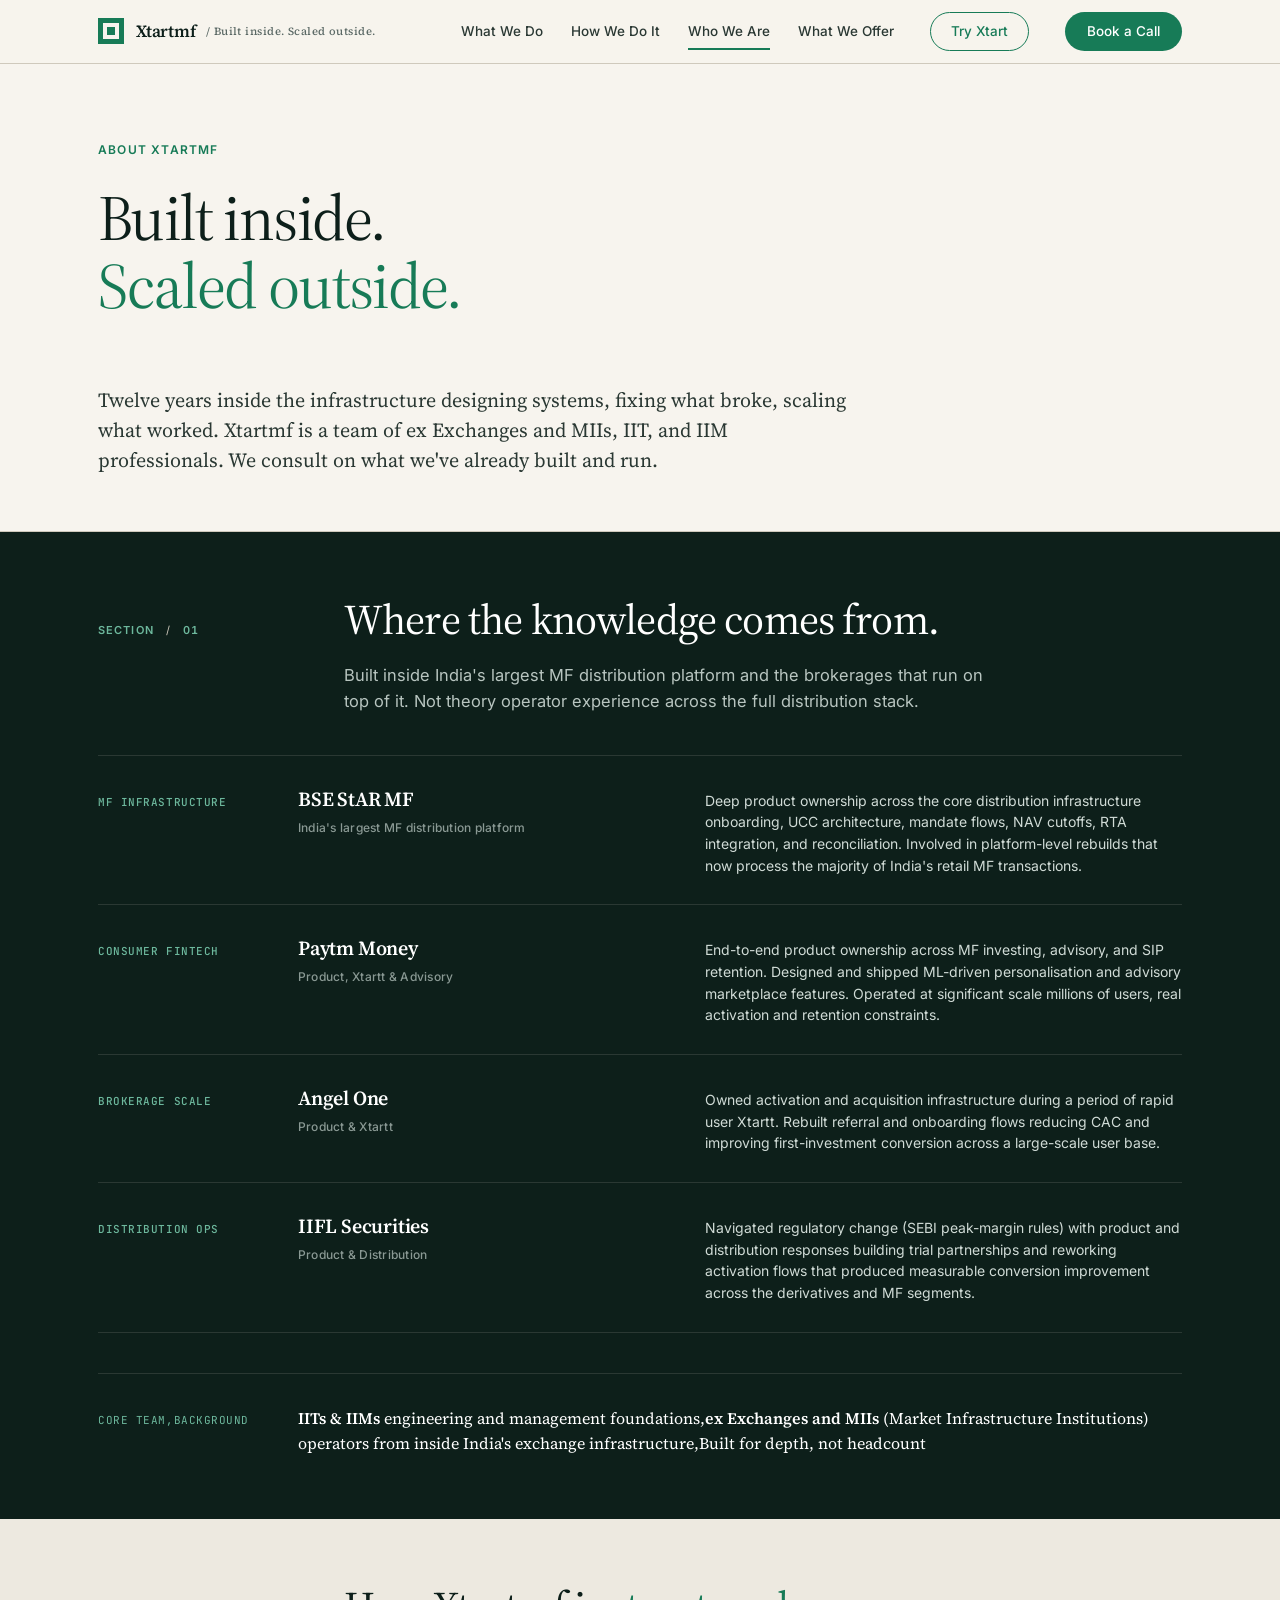
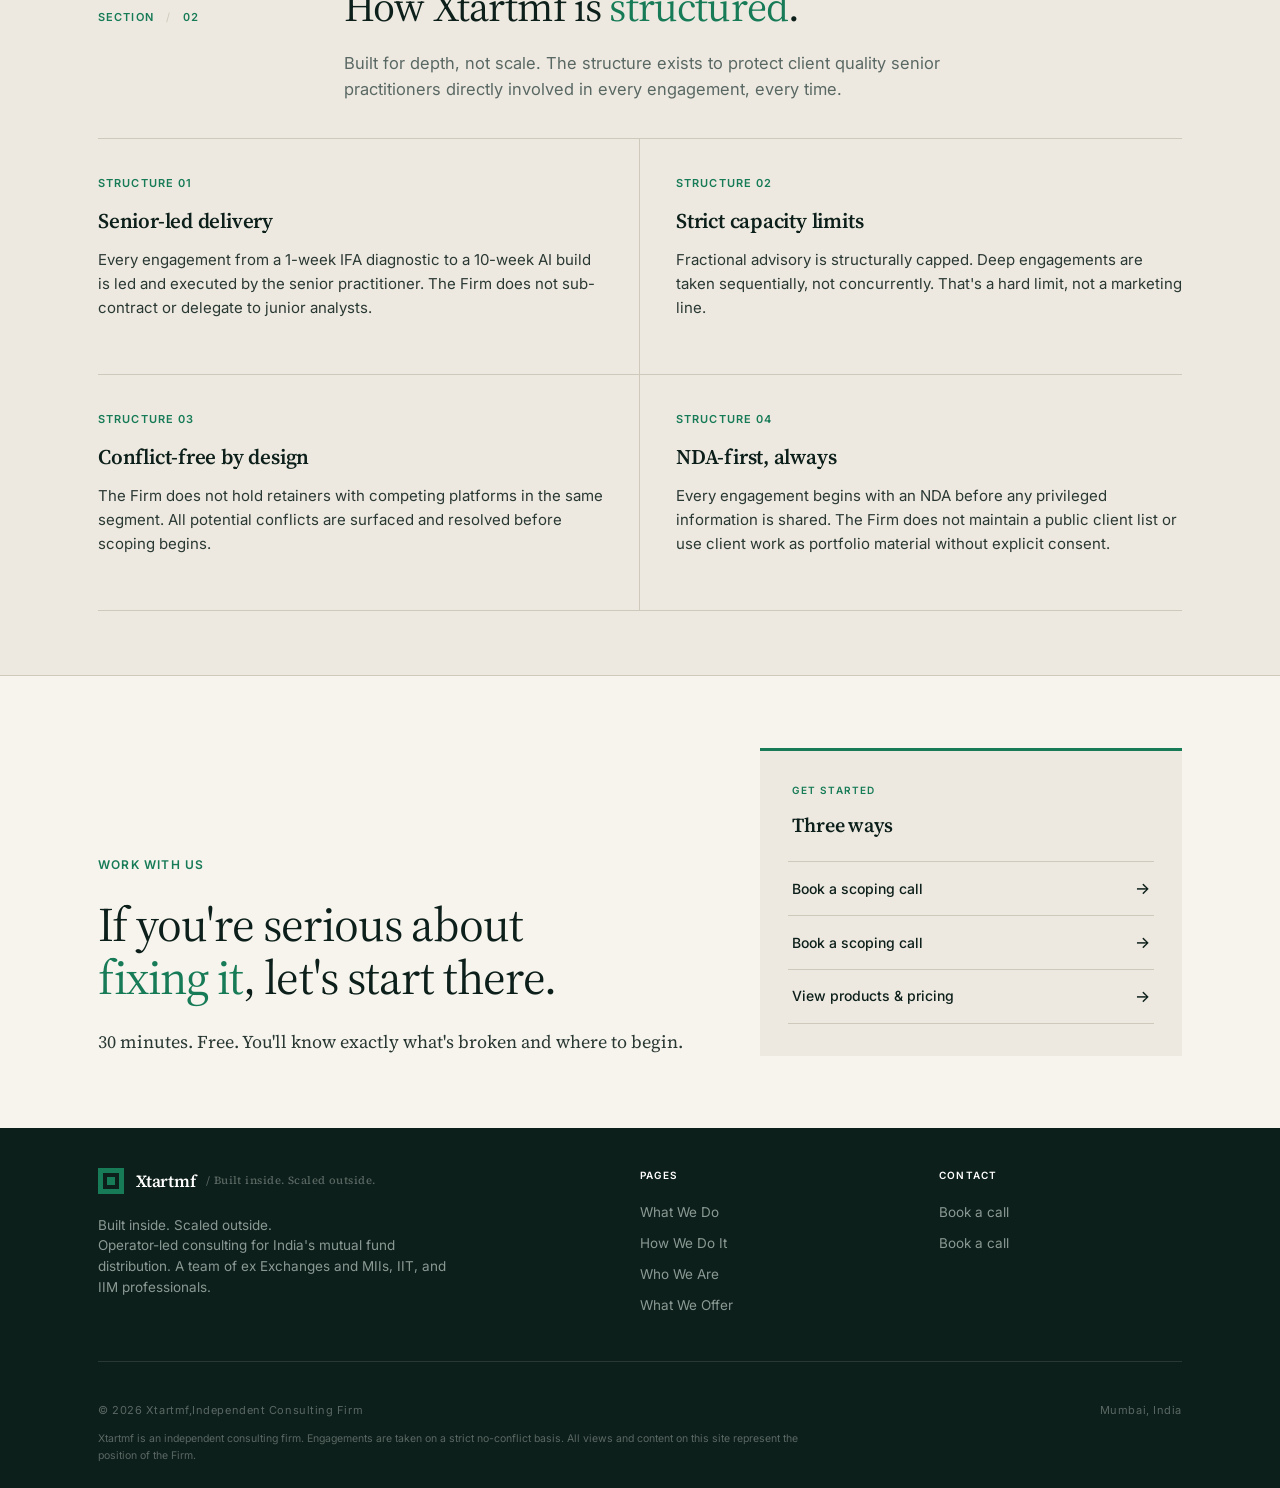
==== about.html @ 31a03ed4 "Initial commit — XtARmf static site" ====
<!DOCTYPE html>
<html lang="en">
<head>
<meta charset="UTF-8">
<meta name="viewport" content="width=device-width,initial-scale=1.0">
<meta name="description" content="Xtartmf    Who We Are. ex Exchanges and MIIs, IIT, IIMs. Team of operators who built India's largest MF platform, now consulting.">
<title>Xtartmf,Who We Are</title>
<link rel="stylesheet" href="style.css">
</head>
<body id="top">
<a class="skip-link" href="#main">Skip to main content</a>

<header class="topbar" id="topbar">
  <div class="container topbar-inner">
    <a href="index.html" class="brand">
      <span class="brand-mark" aria-hidden="true"></span>
      <span>Xtartmf</span>
      <span class="brand-tag">/ Built inside. Scaled outside.</span>
    </a>
    <button class="menu-toggle" id="menuToggle" aria-label="Toggle menu" aria-expanded="false" aria-controls="topnav">
      <svg viewBox="0 0 24 24" fill="none" stroke="currentColor" stroke-width="2" stroke-linecap="round" aria-hidden="true"><line x1="3" y1="6" x2="21" y2="6"/><line x1="3" y1="12" x2="21" y2="12"/><line x1="3" y1="18" x2="21" y2="18"/></svg>
    </button>
    <nav class="topnav" id="topnav" aria-label="Primary">
      <a href="index.html">What We Do</a>
      <a href="process.html">How We Do It</a>
      <a href="about.html" class="is-active">Who We Are</a>
      <a href="solutions.html">What We Offer</a>
      <a href="xstart.html" class="topnav-secondary">Try Xtart</a>
      <a href="javascript:void(0)" data-cal-link="anubhav-chaturvedi-uzytoo/30min" data-cal-namespace="30min" data-cal-config='{"layout":"month_view"}' class="topnav-cta">Book a Call</a>
    </nav>
  </div>
</header>

<main id="main">

<!-- HERO -->
<section class="hero" aria-label="About the Firm">
  <div class="container">
    <div class="hero-grid">
      <div>
        <div class="kicker">About Xtartmf</div>
        <h1>Built inside. <span class="accent">Scaled outside.</span></h1>
      </div>
    </div>
    <p class="hero-summary">
      Twelve years inside the infrastructure    designing systems, fixing what broke, scaling what worked. Xtartmf is a team of ex Exchanges and MIIs, IIT, and IIM professionals. We consult on what we've already built and run.
    </p>
  </div>
</section>


<!-- OPERATOR CREDENTIALS (dark section) -->
<section class="section--dark" id="credentials" aria-labelledby="cred-h">
  <div class="container">
    <div class="section-head">
      <div class="section-num">SECTION <span class="slash">/</span> 01</div>
      <div>
        <h2 id="cred-h">Where the knowledge comes from.</h2>
        <p class="section-lede">Built inside India's largest MF distribution platform and the brokerages that run on top of it. Not theory    operator experience across the full distribution stack.</p>
      </div>
    </div>

    <div class="timeline">
      <div class="timeline-row">
        <div><div class="tl-period">MF INFRASTRUCTURE</div></div>
        <div>
          <div class="tl-firm">BSE StAR MF</div>
          <div class="tl-role">India's largest MF distribution platform</div>
        </div>
        <div class="tl-impact">
          Deep product ownership across the core distribution infrastructure    onboarding, UCC architecture, mandate flows, NAV cutoffs, RTA integration, and reconciliation. Involved in platform-level rebuilds that now process the majority of India's retail MF transactions.
        </div>
      </div>
      <div class="timeline-row">
        <div><div class="tl-period">CONSUMER FINTECH</div></div>
        <div>
          <div class="tl-firm">Paytm Money</div>
          <div class="tl-role">Product, Xtartt &amp; Advisory</div>
        </div>
        <div class="tl-impact">
          End-to-end product ownership across MF investing, advisory, and SIP retention. Designed and shipped ML-driven personalisation and advisory marketplace features. Operated at significant scale    millions of users, real activation and retention constraints.
        </div>
      </div>
      <div class="timeline-row">
        <div><div class="tl-period">BROKERAGE SCALE</div></div>
        <div>
          <div class="tl-firm">Angel One</div>
          <div class="tl-role">Product &amp;  Xtartt</div>
        </div>
        <div class="tl-impact">
          Owned activation and acquisition infrastructure during a period of rapid user  Xtartt. Rebuilt referral and onboarding flows    reducing CAC and improving first-investment conversion across a large-scale user base.
        </div>
      </div>
      <div class="timeline-row">
        <div><div class="tl-period">DISTRIBUTION OPS</div></div>
        <div>
          <div class="tl-firm">IIFL Securities</div>
          <div class="tl-role">Product &amp; Distribution</div>
        </div>
        <div class="tl-impact">
          Navigated regulatory change (SEBI peak-margin rules) with product and distribution responses    building trial partnerships and reworking activation flows that produced measurable conversion improvement across the derivatives and MF segments.
        </div>
      </div>
    </div>

    <div class="edu-strip">
      <div class="edu-label">CORE TEAM,BACKGROUND</div>
      <div class="edu-content">
        <strong>IITs &amp; IIMs</strong>    engineering and management foundations,<strong>ex Exchanges and MIIs</strong> (Market Infrastructure Institutions)    operators from inside India's exchange infrastructure,Built for depth, not headcount
      </div>
    </div>
  </div>
</section>

<!-- HOW THE FIRM IS STRUCTURED (SECTION 02) -->
<section class="section--soft" aria-labelledby="str-h">
  <div class="container">
    <div class="section-head">
      <div class="section-num">SECTION <span class="slash">/</span> 02</div>
      <div>
        <h2 id="str-h">How Xtartmf is <span class="accent">structured</span>.</h2>
        <p class="section-lede">Built for depth, not scale. The structure exists to protect client quality    senior practitioners directly involved in every engagement, every time.</p>
      </div>
    </div>
    <div class="practices">
      <article class="practice">
        <div class="practice-num">STRUCTURE 01</div>
        <h3>Senior-led delivery</h3>
        <p>Every engagement    from a 1-week IFA diagnostic to a 10-week AI build    is led and executed by the senior practitioner. The Firm does not sub-contract or delegate to junior analysts.</p>
      </article>
      <article class="practice">
        <div class="practice-num">STRUCTURE 02</div>
        <h3>Strict capacity limits</h3>
        <p>Fractional advisory is structurally capped. Deep engagements are taken sequentially, not concurrently. That's a hard limit, not a marketing line.</p>
      </article>
      <article class="practice">
        <div class="practice-num">STRUCTURE 03</div>
        <h3>Conflict-free by design</h3>
        <p>The Firm does not hold retainers with competing platforms in the same segment. All potential conflicts are surfaced and resolved before scoping begins.</p>
      </article>
      <article class="practice">
        <div class="practice-num">STRUCTURE 04</div>
        <h3>NDA-first, always</h3>
        <p>Every engagement begins with an NDA before any privileged information is shared. The Firm does not maintain a public client list or use client work as portfolio material without explicit consent.</p>
      </article>
    </div>
  </div>
</section>

<!-- CTA -->
<section class="cta-section section--last" aria-labelledby="cta-h">
  <div class="container">
    <div class="cta-grid">
      <div>
        <div class="kicker">Work with us</div>
        <h2 id="cta-h">If you're serious about <span class="accent">fixing it</span>, let's start there.</h2>
        <p class="lede">30 minutes. Free. You'll know exactly what's broken and where to begin.</p>
      </div>
      <div class="cta-card">
        <div class="label">Get started</div>
        <h4>Three ways</h4>
        <a href="javascript:void(0)" data-cal-link="anubhav-chaturvedi-uzytoo/30min" data-cal-namespace="30min" data-cal-config='{"layout":"month_view"}' class="cta-link"><span>Book a scoping call</span><span class="arrow" aria-hidden="true">→</span></a>
        <a href="javascript:void(0)" data-cal-link="anubhav-chaturvedi-uzytoo/30min" data-cal-namespace="30min" data-cal-config='{"layout":"month_view"}' class="cta-link"><span>Book a scoping call</span><span class="arrow" aria-hidden="true">→</span></a>
        <a href="solutions.html" class="cta-link"><span>View products &amp; pricing</span><span class="arrow" aria-hidden="true">→</span></a>
      </div>
    </div>
  </div>
</section>

</main>

<footer>
  <div class="container">
    <div class="footer-grid">
      <div>
        <a href="index.html" class="brand"><span class="brand-mark" aria-hidden="true"></span><span>Xtartmf</span><span class="brand-tag">/ Built inside. Scaled outside.</span></a>
        <p class="footer-tag">Built inside. Scaled outside.<br>Operator-led consulting for India's mutual fund distribution. A team of ex Exchanges and MIIs, IIT, and IIM professionals.</p>
      </div>
      <div class="footer-col">
        <div class="footer-col-label">Pages</div>
        <a href="index.html">What We Do</a>
        <a href="process.html">How We Do It</a>
        <a href="about.html">Who We Are</a>
        <a href="solutions.html">What We Offer</a>
      </div>
      <div class="footer-col">
        <div class="footer-col-label">Contact</div>
        <a href="javascript:void(0)" data-cal-link="anubhav-chaturvedi-uzytoo/30min" data-cal-namespace="30min" data-cal-config='{"layout":"month_view"}'>Book a call</a>
        <a href="javascript:void(0)" data-cal-link="anubhav-chaturvedi-uzytoo/30min" data-cal-namespace="30min" data-cal-config='{"layout":"month_view"}'>Book a call</a>
      </div>
    </div>
    <div class="footer-bottom">
      <span>© <span id="year">2026</span> Xtartmf,Independent Consulting Firm</span>
      <span>Mumbai, India</span>
    </div>
    <p class="footer-disclaimer">Xtartmf is an independent consulting firm. Engagements are taken on a strict no-conflict basis. All views and content on this site represent the position of the Firm.</p>
  </div>
</footer>
<script>
(function(){
  document.getElementById('year').textContent=new Date().getFullYear();
  var tb=document.getElementById('topbar'),ls=false;
  function sc(){var s=window.scrollY>8;if(s!==ls){tb.classList.toggle('is-scrolled',s);ls=s;}}
  window.addEventListener('scroll',sc,{passive:true});sc();
  var tog=document.getElementById('menuToggle'),nav=document.getElementById('topnav');
  if(tog&&nav){tog.addEventListener('click',function(){var o=nav.classList.toggle('is-open');tog.setAttribute('aria-expanded',o);});nav.querySelectorAll('a').forEach(function(l){l.addEventListener('click',function(){nav.classList.remove('is-open');tog.setAttribute('aria-expanded','false');});});}
})();
</script>
<script type="text/javascript">(function(C,A,L){let p=function(a,ar){a.q.push(ar);};let d=C.document;C.Cal=C.Cal||function(){let cal=C.Cal;let ar=arguments;if(!cal.loaded){cal.ns={};cal.q=cal.q||[];d.head.appendChild(d.createElement("script")).src=A;cal.loaded=true;}if(ar[0]===L){const api=function(){p(api,arguments);};const namespace=ar[1];api.q=api.q||[];if(typeof namespace==="string"){cal.ns[namespace]=cal.ns[namespace]||api;p(cal.ns[namespace],ar);p(cal,["initNamespace",namespace]);}else p(cal,ar);return;}p(cal,ar);};})(window,"https://app.cal.com/embed/embed.js","init");Cal("init","30min",{origin:"https://app.cal.com"});Cal.ns["30min"]("floatingButton",{"calLink":"anubhav-chaturvedi-uzytoo/30min","buttonText":"Book a Call","config":{"layout":"month_view","useSlotsViewOnSmallScreen":"true"}});Cal.ns["30min"]("ui",{"hideEventTypeDetails":false,"layout":"month_view"});</script>
</body>
</html>
---- style.css ----
/* ============================================================
   Xtartmf · Global Stylesheet
   BCG-style typography meets consulting-profile warmth
   ============================================================ */
@import url('https://fonts.googleapis.com/css2?family=Source+Serif+4:ital,opsz,wght@0,8..60,300;0,8..60,400;0,8..60,500;0,8..60,600;1,8..60,400&family=Inter:wght@400;500;600;700&family=JetBrains+Mono:wght@400;500&display=swap');

/* ── DESIGN TOKENS ── */
:root {
  /* BCG-inspired palette with consulting-profile warmth */
  --bg:          #f7f4ee;   /* warm paper */
  --bg-soft:     #ede9e0;   /* slightly deeper */
  --bg-dark:     #0d1f1a;   /* deep charcoal/navy */
  --bg-mid:      #162920;   /* mid-dark for sections */
  --ink:         #0d1f1a;
  --ink-body:    #2a3833;
  --ink-mute:    #5a6864;
  --rule:        #cfc9bc;
  --rule-dark:   #2a3833;
  --green:       #177B57;   /* emerald accent */
  --green-deep:  #0e5a3f;
  --green-light: #6db89d;
  --topbar-h:    64px;
  --ease:        cubic-bezier(0.2,0.8,0.2,1);
  --shadow-sm:   0 1px 3px rgba(13,31,26,.07);
  --shadow-md:   0 4px 18px rgba(13,31,26,.10);
}

/* ── RESET ── */
*,*::before,*::after{margin:0;padding:0;box-sizing:border-box}
html{scroll-behavior:smooth;scroll-padding-top:var(--topbar-h);-webkit-text-size-adjust:100%}
body{background:var(--bg);color:var(--ink-body);font-family:'Inter',-apple-system,BlinkMacSystemFont,sans-serif;font-size:16px;line-height:1.55;-webkit-font-smoothing:antialiased;text-rendering:optimizeLegibility;overflow-x:hidden}
img{max-width:100%;display:block}
a{color:inherit;text-decoration:none}
button{font:inherit;cursor:pointer;background:none;border:none;color:inherit}
::selection{background:var(--green);color:#fff}
:focus-visible{outline:2px solid var(--green);outline-offset:3px;border-radius:2px}
@media(prefers-reduced-motion:reduce){html{scroll-behavior:auto}*,*::before,*::after{animation-duration:.01ms!important;transition-duration:.01ms!important}}

/* ── SKIP LINK ── */
.skip-link{position:absolute;left:-9999px;top:8px;background:var(--ink);color:#fff;padding:10px 16px;z-index:1000;font-size:14px;font-weight:500}
.skip-link:focus{left:8px}

/* ── LAYOUT ── */
.container{max-width:1180px;margin:0 auto;padding:0 48px}

/* ── TOPBAR ── */
.topbar{border-bottom:1px solid var(--rule);padding:0;position:sticky;top:0;background:rgba(247,244,238,.95);backdrop-filter:saturate(180%) blur(10px);-webkit-backdrop-filter:saturate(180%) blur(10px);z-index:200;height:var(--topbar-h);display:flex;align-items:center;transition:box-shadow .2s var(--ease)}
.topbar.is-scrolled{box-shadow:var(--shadow-sm)}
.topbar-inner{width:100%;display:flex;justify-content:space-between;align-items:center}
.brand{display:inline-flex;align-items:center;gap:12px;font-family:'Source Serif 4',serif;font-weight:600;font-size:17px;letter-spacing:-.01em;color:var(--ink);transition:opacity .2s var(--ease)}
.brand:hover{opacity:.7}
.brand-mark{width:26px;height:26px;background:var(--green);position:relative;flex-shrink:0}
.brand-mark::after{content:'';position:absolute;top:5px;left:5px;width:16px;height:16px;background:var(--bg)}
.brand-mark::before{content:'';position:absolute;top:9px;left:9px;width:8px;height:8px;background:var(--green);z-index:1}
.brand-tag{font-size:11px;color:var(--ink-mute);font-weight:500;letter-spacing:.04em;margin-left:-2px;white-space:nowrap}
.topnav{display:flex;gap:28px;font-size:13.5px;font-weight:500;align-items:center}
.topnav a:not(.topnav-cta):not(.topnav-secondary){color:var(--ink-body);transition:color .2s var(--ease);position:relative;padding:6px 0}
.topnav a:hover{color:var(--green)}
.topnav a.is-active{color:var(--green)}
.topnav a.is-active::after{content:'';position:absolute;left:0;right:0;bottom:-2px;height:1.5px;background:var(--green)}
.topnav-secondary{border:1.5px solid var(--green);color:var(--green)!important;padding:8px 20px;border-radius:999px;flex-shrink:0;white-space:nowrap;margin-left:8px;transition:background .2s var(--ease),color .2s var(--ease)}
.topnav-secondary::after{display:none!important}
.topnav-secondary:hover{background:var(--green);color:#fff!important}
.topnav-cta{background:var(--green);color:#fff!important;padding:9px 22px;border-radius:999px;flex-shrink:0;white-space:nowrap;margin-left:8px;transition:background .2s var(--ease)}
.topnav-cta::after{display:none!important}
.topnav-cta:hover{background:var(--green-deep)}
.menu-toggle{display:none;width:40px;height:40px;align-items:center;justify-content:center;color:var(--ink)}
.menu-toggle svg{width:22px;height:22px}

/* ── KICKER (section label) ── */
.kicker{font-size:12px;font-weight:600;letter-spacing:.1em;text-transform:uppercase;color:var(--green);margin-bottom:24px;display:inline-flex;align-items:center;gap:12px}

/* ── HERO ── */
.hero{padding:72px 0 56px;border-bottom:1px solid var(--rule)}
.hero-grid{display:grid;grid-template-columns:1.6fr 1fr;gap:72px;align-items:end}
.hero h1{font-family:'Source Serif 4',serif;font-weight:400;font-size:clamp(38px,5vw,66px);line-height:1.07;letter-spacing:-.025em;color:var(--ink);margin-bottom:28px;text-wrap:balance}
.hero h1 .accent{color:var(--green)}
.hero-stats{display:grid;gap:24px;border-left:1px solid var(--rule);padding-left:28px}
.stat .num{font-family:'Source Serif 4',serif;font-weight:500;font-size:38px;line-height:1;color:var(--ink);letter-spacing:-.02em;margin-bottom:5px}
.stat .num .unit{font-size:18px;color:var(--green);margin-left:2px}
.stat .label{font-size:13px;color:var(--ink-mute);line-height:1.4}
.hero-summary{margin-top:36px;max-width:760px;font-family:'Source Serif 4',serif;font-size:20px;line-height:1.5;color:var(--ink-body);text-wrap:pretty}
.hero-summary strong{color:var(--ink);font-weight:600}

/* ── SECTION SCAFFOLD ── */
section{padding:64px 0;border-bottom:1px solid var(--rule);position:relative}
section.section--soft{background:var(--bg-soft)}
section.section--dark{background:var(--bg-dark);color:#fff;border-bottom:none}
section.section--last{border-bottom:none}
.section-head{display:grid;grid-template-columns:190px 1fr;gap:56px;margin-bottom:36px;align-items:baseline}
.section-num{font-size:11px;font-weight:600;letter-spacing:.1em;color:var(--green);font-variant-numeric:tabular-nums}
.section-num .slash{color:var(--rule);margin:0 8px;font-weight:400}
h2{font-family:'Source Serif 4',serif;font-weight:400;font-size:clamp(30px,3.8vw,42px);line-height:1.1;letter-spacing:-.02em;color:var(--ink);max-width:780px;text-wrap:balance}
h2 .accent{color:var(--green)}
.section--dark h2{color:#fff}
.section--dark .section-num{color:var(--green-light)}
.section-lede{margin-top:20px;font-size:16.5px;line-height:1.6;color:var(--ink-mute);max-width:660px;text-wrap:pretty}
.section--dark .section-lede{color:#b8c5c0}

/* ── PERSPECTIVE QUOTE ── */
.perspective-grid{display:grid;grid-template-columns:190px 1fr;gap:56px;align-items:start}
.perspective-kicker{font-size:11px;font-weight:600;letter-spacing:.1em;color:var(--green);text-transform:uppercase}
.perspective-quote{font-family:'Source Serif 4',serif;font-weight:400;font-size:clamp(22px,2.6vw,30px);line-height:1.35;color:var(--ink);letter-spacing:-.015em;max-width:860px;text-wrap:pretty}
.perspective-quote .pullout{color:var(--green);font-style:italic}
.perspective-attrib{margin-top:28px;font-size:13px;color:var(--ink-mute);font-style:italic}

/* ── AUDIENCES (4-col) ── */
.audiences{display:grid;grid-template-columns:repeat(4,1fr);margin-top:24px;border-top:2px solid var(--ink)}
.audience{padding:32px 24px 32px 0;border-right:1px solid var(--rule);border-bottom:1px solid var(--rule);display:flex;flex-direction:column}
.audience:nth-child(4n){border-right:none;padding-right:0}
.audience:nth-child(n+2):nth-child(-n+4){padding-left:24px}
.aud-tag{font-size:11px;font-weight:600;letter-spacing:.12em;text-transform:uppercase;color:var(--green);margin-bottom:16px;display:flex;align-items:center;gap:8px}
.aud-dot{width:6px;height:6px;background:var(--green);border-radius:50%}
.audience h3{font-family:'Source Serif 4',serif;font-weight:600;font-size:19px;line-height:1.25;color:var(--ink);margin-bottom:12px;letter-spacing:-.01em;text-wrap:balance}
.audience p{font-size:14px;line-height:1.55;color:var(--ink-body);margin-bottom:16px;flex-grow:1}
.aud-fit{border-top:1px solid var(--rule);padding-top:12px;font-size:12px;color:var(--ink-mute);line-height:1.5}
.aud-fit-label{font-size:10px;font-weight:600;letter-spacing:.12em;text-transform:uppercase;color:var(--ink);margin-bottom:5px}

/* ── PRACTICES (2-col) ── */
.practices{display:grid;grid-template-columns:1fr 1fr;margin-top:24px}
.practice{padding:36px 36px 36px 0;border-top:1px solid var(--rule);border-right:1px solid var(--rule);display:flex;flex-direction:column}
.practice:nth-child(2n){border-right:none;padding-right:0;padding-left:36px}
.practice:nth-last-child(-n+2){border-bottom:1px solid var(--rule)}
.practice-num{font-size:11px;font-weight:600;color:var(--green);letter-spacing:.1em;margin-bottom:16px}
.practice h3{font-family:'Source Serif 4',serif;font-weight:600;font-size:21px;line-height:1.22;color:var(--ink);margin-bottom:14px;letter-spacing:-.01em;text-wrap:balance}
.practice p{font-size:15px;line-height:1.6;color:var(--ink-body);margin-bottom:18px;flex-grow:1}
.deliverables{border-top:1px solid var(--rule);padding-top:14px;font-size:12.5px;color:var(--ink-mute);line-height:1.6}
.deliverables-label{font-size:10px;font-weight:600;letter-spacing:.12em;text-transform:uppercase;color:var(--ink);margin-bottom:6px}

/* ── ENGAGEMENTS TABLE ── */
.engagements-table{margin-top:24px;border-top:2px solid var(--ink)}
.engage-header,.engage-row{display:grid;grid-template-columns:.4fr 2fr .9fr 2.4fr;gap:28px;padding:20px 8px;border-bottom:1px solid var(--rule);align-items:baseline;margin:0 -8px;transition:background .2s var(--ease)}
.engage-header{font-size:10px;font-weight:600;letter-spacing:.12em;text-transform:uppercase;color:var(--ink-mute);padding:12px 8px}
.engage-row:hover{background:var(--bg-soft)}
.e-num{font-family:'Source Serif 4',serif;font-style:italic;font-size:16px;color:var(--green)}
.e-name{font-family:'Source Serif 4',serif;font-weight:600;font-size:17px;color:var(--ink);letter-spacing:-.005em}
.e-duration{font-size:13px;color:var(--ink-mute);font-weight:500}
.e-out{font-size:14px;color:var(--ink-body);line-height:1.55}

/* ── DARK CREDENTIALS (timeline) ── */
.section--dark .rule-dark{border-top:1px solid var(--rule-dark)}
.timeline{margin-top:40px;border-top:1px solid var(--rule-dark)}
.timeline-row{display:grid;grid-template-columns:160px 1fr 1.3fr;gap:40px;padding:28px 0;border-bottom:1px solid var(--rule-dark);align-items:baseline}
.tl-period{font-family:'JetBrains Mono',monospace;font-size:11px;color:var(--green-light);letter-spacing:.05em;font-weight:500}
.tl-firm{font-family:'Source Serif 4',serif;font-weight:600;font-size:20px;color:#fff;letter-spacing:-.01em;margin-bottom:4px}
.tl-role{font-size:12px;color:#8a9994;font-weight:500;letter-spacing:.02em}
.tl-impact{font-size:14px;color:#d0dbd6;line-height:1.55}
.tl-impact strong{color:#fff;font-weight:600}
.edu-strip{margin-top:40px;padding-top:32px;border-top:1px solid var(--rule-dark);display:grid;grid-template-columns:160px 1fr;gap:40px;align-items:baseline}
.edu-label{font-family:'JetBrains Mono',monospace;font-size:11px;color:var(--green-light);letter-spacing:.05em}
.edu-content{font-family:'Source Serif 4',serif;font-size:16px;color:#fff;line-height:1.55}
.edu-content strong{font-weight:600}

/* ── PRINCIPLES ── */
.principles-grid{display:grid;grid-template-columns:repeat(3,1fr);margin-top:24px;border-top:2px solid var(--ink)}
.principle-card{padding:28px 24px 28px 0;border-bottom:1px solid var(--rule);border-right:1px solid var(--rule)}
.principle-card:nth-child(3n){border-right:none;padding-right:0}
.principle-card:nth-child(n+2):nth-child(-n+3),.principle-card:nth-child(n+5):nth-child(-n+6){padding-left:24px}
.principle-num{font-family:'Source Serif 4',serif;font-style:italic;font-weight:400;font-size:28px;color:var(--green);line-height:1;margin-bottom:14px;letter-spacing:-.02em}
.principle-card h4{font-family:'Source Serif 4',serif;font-weight:600;font-size:17px;line-height:1.3;color:var(--ink);margin-bottom:8px}
.principle-card p{font-size:13.5px;line-height:1.55;color:var(--ink-body)}

/* ── SOLUTIONS CARDS ── */
.solutions-grid{display:grid;grid-template-columns:repeat(2,1fr);gap:0;margin-top:24px;border-top:2px solid var(--ink)}
.sol-card{padding:36px 36px 36px 0;border-bottom:1px solid var(--rule);border-right:1px solid var(--rule);display:flex;flex-direction:column}
.sol-card:nth-child(2n){border-right:none;padding-right:0;padding-left:36px}
.sol-tier{font-size:11px;font-weight:600;letter-spacing:.12em;text-transform:uppercase;color:var(--green);margin-bottom:8px;display:flex;align-items:center;gap:8px}
.sol-name{font-family:'Source Serif 4',serif;font-weight:600;font-size:26px;color:var(--ink);letter-spacing:-.015em;margin-bottom:6px}
.sol-tagline{font-size:14px;color:var(--ink-mute);margin-bottom:20px;font-style:italic}
.sol-price{display:inline-block;font-family:'JetBrains Mono',monospace;font-size:13px;font-weight:500;background:var(--green);color:#fff;padding:4px 10px;margin-bottom:18px;letter-spacing:.03em}
.sol-desc{font-size:15px;line-height:1.6;color:var(--ink-body);margin-bottom:20px;flex-grow:1}
.sol-includes{border-top:1px solid var(--rule);padding-top:14px;font-size:12.5px;color:var(--ink-mute);line-height:1.6}
.sol-includes-label{font-size:10px;font-weight:600;letter-spacing:.12em;text-transform:uppercase;color:var(--ink);margin-bottom:6px}

/* ── FAQ ── */
.faq-grid{margin-top:28px;border-top:2px solid var(--ink)}
details{border-bottom:1px solid var(--rule)}
details[open]{background:rgba(255,255,255,.4)}
summary{font-family:'Source Serif 4',serif;font-weight:600;font-size:18px;color:var(--ink);cursor:pointer;list-style:none;display:flex;justify-content:space-between;align-items:center;letter-spacing:-.005em;padding:20px 0;gap:24px;transition:color .2s var(--ease)}
summary:hover{color:var(--green)}
summary::-webkit-details-marker{display:none}
summary::after{content:'+';font-family:'JetBrains Mono',monospace;font-weight:400;color:var(--green);font-size:20px;flex-shrink:0;width:20px;text-align:center}
details[open] summary::after{content:'−'}
details .answer{padding:0 0 20px;font-size:15px;line-height:1.65;color:var(--ink-body);max-width:800px;text-wrap:pretty}

/* ── CTA SECTION ── */
.cta-section{padding:72px 0}
.cta-grid{display:grid;grid-template-columns:1.4fr 1fr;gap:72px;align-items:end}
.cta-section h2{font-size:clamp(32px,4vw,48px);margin-bottom:24px}
.cta-section .lede{font-family:'Source Serif 4',serif;font-size:18px;line-height:1.55;color:var(--ink-body);max-width:620px;text-wrap:pretty}
.cta-card{background:var(--bg-soft);padding:32px;border-top:3px solid var(--green)}
.cta-card .label{font-size:10px;font-weight:600;letter-spacing:.12em;text-transform:uppercase;color:var(--green);margin-bottom:12px}
.cta-card h4{font-family:'Source Serif 4',serif;font-weight:600;font-size:20px;color:var(--ink);margin-bottom:20px;letter-spacing:-.01em}
.cta-link{display:flex;justify-content:space-between;align-items:center;padding:14px 4px;border-top:1px solid var(--rule);color:var(--ink);font-size:14px;font-weight:500;transition:color .2s var(--ease),padding .2s var(--ease);margin:0 -4px}
.cta-link:last-child{border-bottom:1px solid var(--rule)}
.cta-link:hover{color:var(--green);padding-left:8px}
.cta-link .arrow{font-size:16px;transition:transform .2s var(--ease)}
.cta-link:hover .arrow{transform:translateX(4px)}

/* ── FOOTER ── */
footer{background:var(--bg-dark);color:#8a9994;padding:40px 0 24px}
.footer-grid{display:grid;grid-template-columns:2fr 1fr 1fr;gap:56px;margin-bottom:40px;padding-bottom:40px;border-bottom:1px solid var(--rule-dark)}
footer .brand{color:#fff}
footer .brand-mark::after{background:var(--bg-dark)}
footer .brand-tag{color:#5a6864}
.footer-tag{margin-top:14px;font-size:13.5px;line-height:1.55;max-width:360px;color:#8a9994;text-wrap:pretty}
.footer-col-label{font-size:10px;font-weight:600;letter-spacing:.12em;text-transform:uppercase;color:#fff;margin-bottom:14px}
.footer-col a{display:block;color:#8a9994;font-size:13.5px;padding:5px 0;transition:color .2s var(--ease)}
.footer-col a:hover{color:#fff}
.footer-bottom{display:flex;justify-content:space-between;font-size:11px;letter-spacing:.05em;color:#5a6864}
.footer-disclaimer{margin-top:12px;font-size:10.5px;color:#5a6864;max-width:700px;line-height:1.6}

/* ── RESPONSIVE ── */
@media(max-width:960px){
  .container{padding:0 24px}
  .brand-tag{display:none}
  .menu-toggle{display:inline-flex}
  .topnav{position:fixed;top:var(--topbar-h);left:0;right:0;background:var(--bg);flex-direction:column;gap:0;padding:8px 24px 24px;border-bottom:1px solid var(--rule);box-shadow:var(--shadow-md);transform:translateY(-12px);opacity:0;pointer-events:none;transition:opacity .2s var(--ease),transform .2s var(--ease)}
  .topnav.is-open{transform:translateY(0);opacity:1;pointer-events:auto}
  .topnav a{width:100%;padding:13px 0;border-bottom:1px solid var(--rule);font-size:15px}
  .topnav a.is-active::after{display:none}
  .topnav-cta{margin-top:10px;text-align:center;padding:13px 22px}
  .hero{padding:40px 0 32px}
  .hero-grid{grid-template-columns:1fr;gap:28px}
  .hero-stats{border-left:none;border-top:1px solid var(--rule);padding-left:0;padding-top:20px;grid-template-columns:1fr 1fr;gap:16px}
  .hero-summary{font-size:17px;margin-top:24px}
  section{padding:44px 0}
  .section-head,.perspective-grid{grid-template-columns:1fr;gap:14px;margin-bottom:36px}
  .audiences{grid-template-columns:1fr 1fr;border-top:1px solid var(--rule)}
  .audience{padding:24px 0!important;border-right:none!important}
  .audience:nth-child(odd){padding-right:20px!important}
  .practices{grid-template-columns:1fr}
  .practice{padding:24px 0!important;border-right:none!important}
  .engage-header{display:none}
  .engage-row{grid-template-columns:1fr;gap:6px;padding:18px 0;margin:0}
  .engage-row:hover{background:transparent}
  .e-num{display:none}
  .timeline-row{grid-template-columns:1fr;gap:10px;padding:22px 0}
  .edu-strip{grid-template-columns:1fr;gap:10px}
  .principles-grid{grid-template-columns:1fr 1fr;border-top:1px solid var(--rule)}
  .principle-card{padding:22px 0!important;border-right:none!important}
  .principle-card:nth-child(odd){padding-right:16px!important}
  .solutions-grid{grid-template-columns:1fr}
  .sol-card{padding:28px 0!important;border-right:none!important}
  .cta-section{padding:44px 0}
  .cta-grid{grid-template-columns:1fr;gap:36px}
  .footer-grid{grid-template-columns:1fr;gap:28px;padding-bottom:28px;margin-bottom:28px}
  .footer-bottom{flex-direction:column;gap:10px}
}
@media(max-width:600px){
  .container{padding:0 20px}
  .audiences{grid-template-columns:1fr}
  .principles-grid{grid-template-columns:1fr}
  .principle-card:nth-child(odd){padding-right:0!important}
}
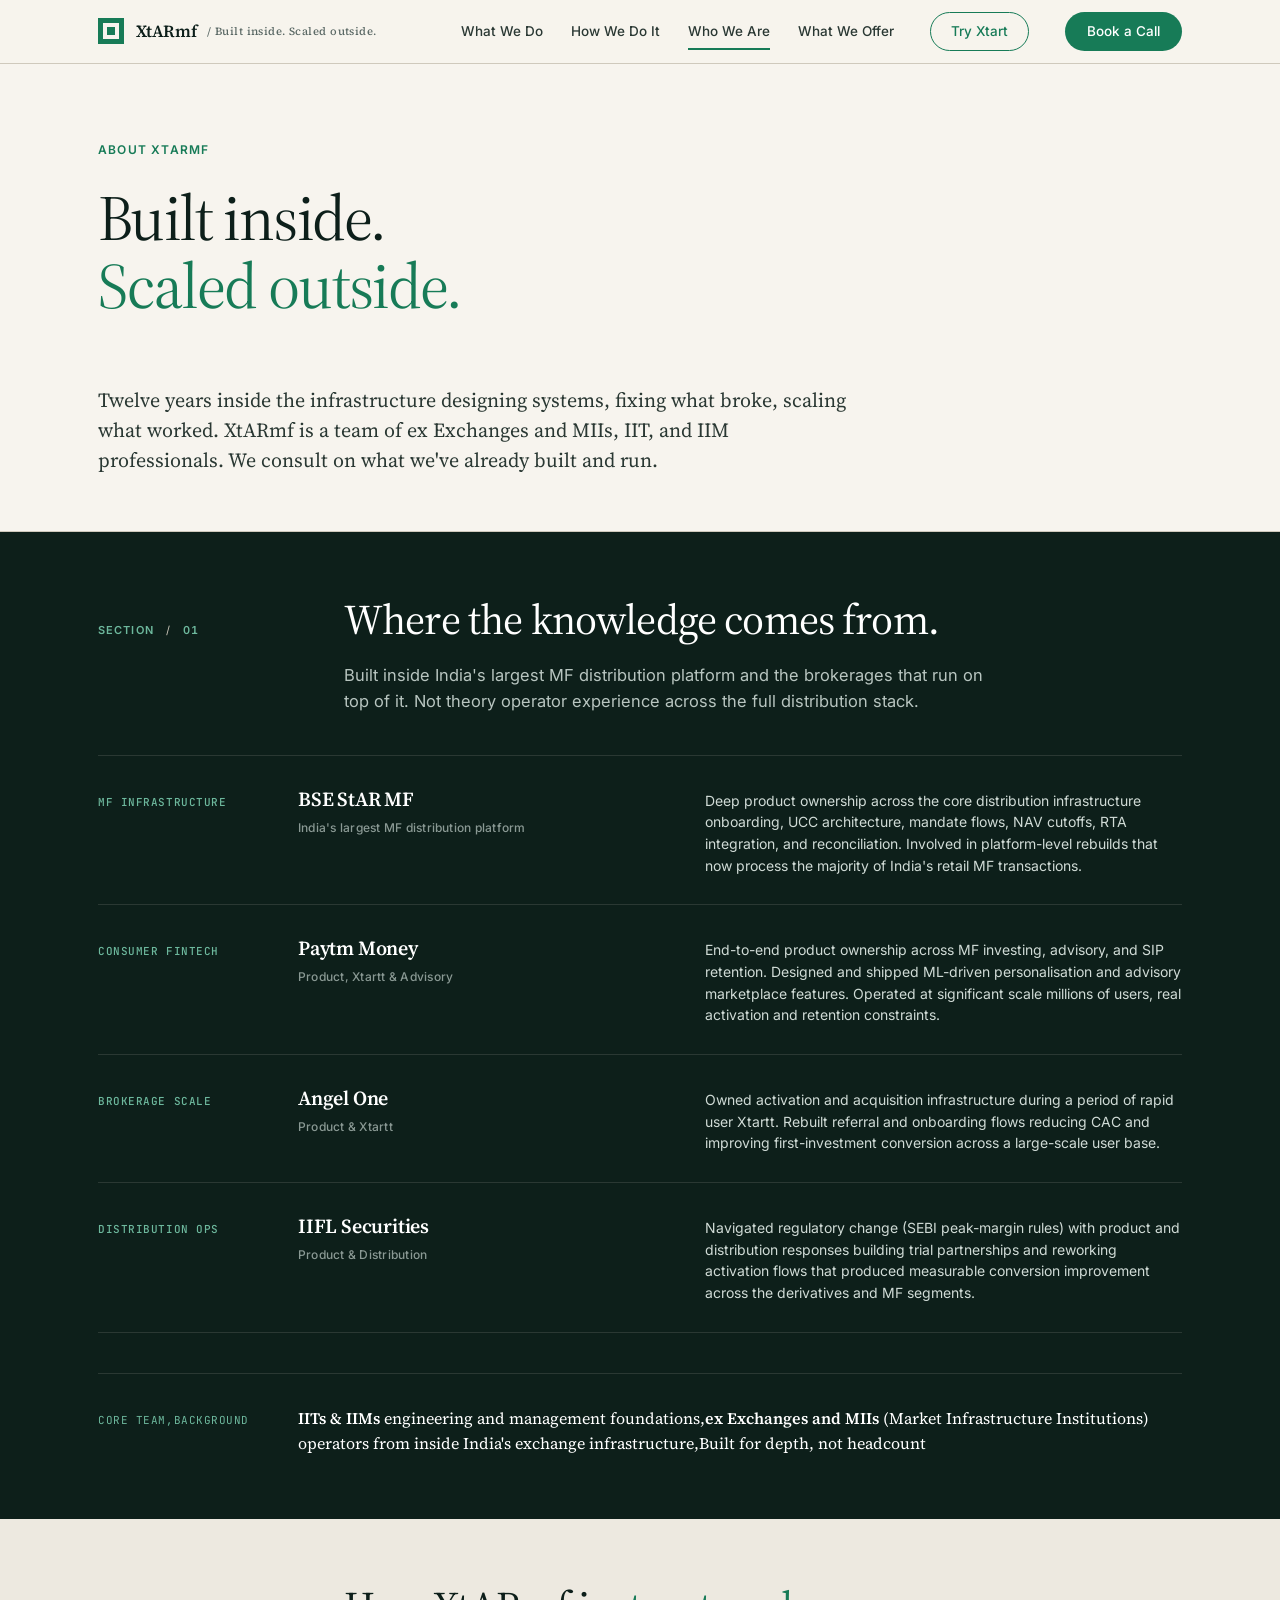
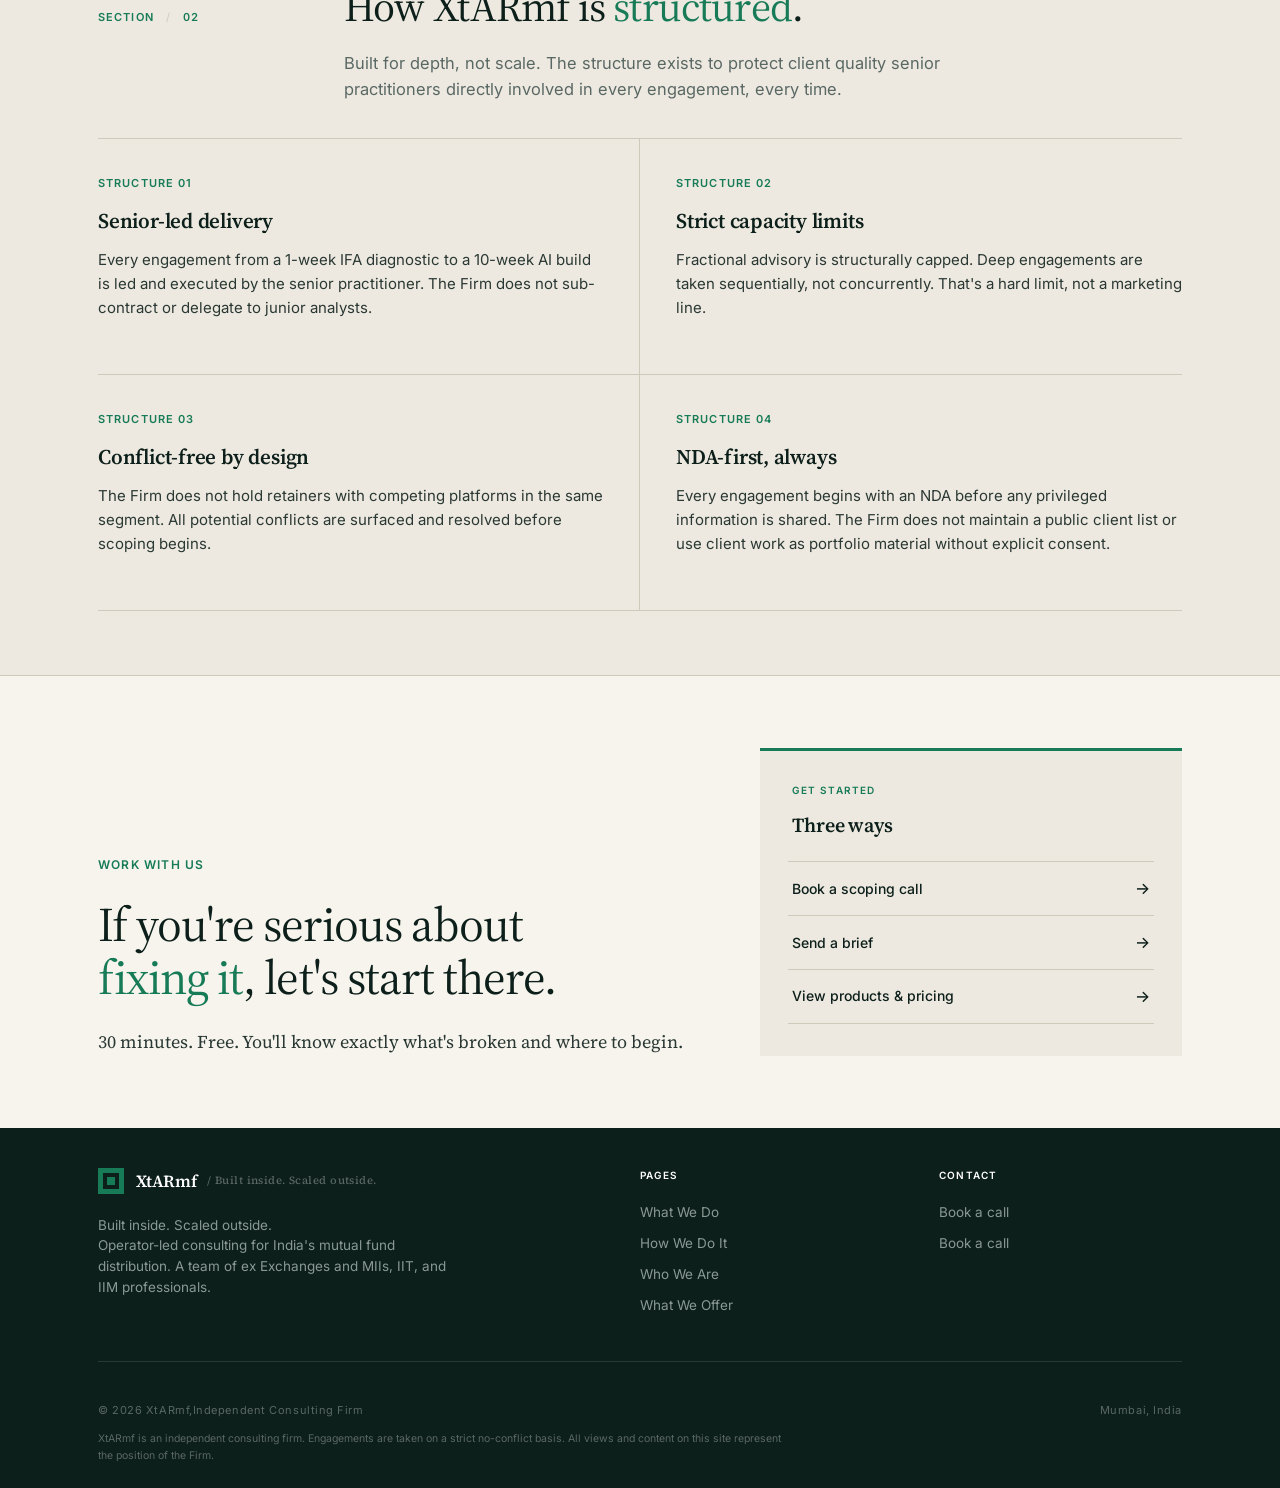
==== commit 8ea22eb9: "Fix brand name, broken copy, duplicate CTAs" ====
--- a/about.html
+++ b/about.html
@@ -3,8 +3,8 @@
 <head>
 <meta charset="UTF-8">
 <meta name="viewport" content="width=device-width,initial-scale=1.0">
-<meta name="description" content="Xtartmf    Who We Are. ex Exchanges and MIIs, IIT, IIMs. Team of operators who built India's largest MF platform, now consulting.">
-<title>Xtartmf,Who We Are</title>
+<meta name="description" content="XtARmf    Who We Are. ex Exchanges and MIIs, IIT, IIMs. Team of operators who built India's largest MF platform, now consulting.">
+<title>XtARmf,Who We Are</title>
 <link rel="stylesheet" href="style.css">
 </head>
 <body id="top">
@@ -14,7 +14,7 @@
   <div class="container topbar-inner">
     <a href="index.html" class="brand">
       <span class="brand-mark" aria-hidden="true"></span>
-      <span>Xtartmf</span>
+      <span>XtARmf</span>
       <span class="brand-tag">/ Built inside. Scaled outside.</span>
     </a>
     <button class="menu-toggle" id="menuToggle" aria-label="Toggle menu" aria-expanded="false" aria-controls="topnav">
@@ -38,12 +38,12 @@
   <div class="container">
     <div class="hero-grid">
       <div>
-        <div class="kicker">About Xtartmf</div>
+        <div class="kicker">About XtARmf</div>
         <h1>Built inside. <span class="accent">Scaled outside.</span></h1>
       </div>
     </div>
     <p class="hero-summary">
-      Twelve years inside the infrastructure    designing systems, fixing what broke, scaling what worked. Xtartmf is a team of ex Exchanges and MIIs, IIT, and IIM professionals. We consult on what we've already built and run.
+      Twelve years inside the infrastructure    designing systems, fixing what broke, scaling what worked. XtARmf is a team of ex Exchanges and MIIs, IIT, and IIM professionals. We consult on what we've already built and run.
     </p>
   </div>
 </section>
@@ -118,7 +118,7 @@
     <div class="section-head">
       <div class="section-num">SECTION <span class="slash">/</span> 02</div>
       <div>
-        <h2 id="str-h">How Xtartmf is <span class="accent">structured</span>.</h2>
+        <h2 id="str-h">How XtARmf is <span class="accent">structured</span>.</h2>
         <p class="section-lede">Built for depth, not scale. The structure exists to protect client quality    senior practitioners directly involved in every engagement, every time.</p>
       </div>
     </div>
@@ -160,7 +160,7 @@
         <div class="label">Get started</div>
         <h4>Three ways</h4>
         <a href="javascript:void(0)" data-cal-link="anubhav-chaturvedi-uzytoo/30min" data-cal-namespace="30min" data-cal-config='{"layout":"month_view"}' class="cta-link"><span>Book a scoping call</span><span class="arrow" aria-hidden="true">→</span></a>
-        <a href="javascript:void(0)" data-cal-link="anubhav-chaturvedi-uzytoo/30min" data-cal-namespace="30min" data-cal-config='{"layout":"month_view"}' class="cta-link"><span>Book a scoping call</span><span class="arrow" aria-hidden="true">→</span></a>
+        <a href="solutions.html#contact" class="cta-link"><span>Send a brief</span><span class="arrow" aria-hidden="true">→</span></a>
         <a href="solutions.html" class="cta-link"><span>View products &amp; pricing</span><span class="arrow" aria-hidden="true">→</span></a>
       </div>
     </div>
@@ -173,7 +173,7 @@
   <div class="container">
     <div class="footer-grid">
       <div>
-        <a href="index.html" class="brand"><span class="brand-mark" aria-hidden="true"></span><span>Xtartmf</span><span class="brand-tag">/ Built inside. Scaled outside.</span></a>
+        <a href="index.html" class="brand"><span class="brand-mark" aria-hidden="true"></span><span>XtARmf</span><span class="brand-tag">/ Built inside. Scaled outside.</span></a>
         <p class="footer-tag">Built inside. Scaled outside.<br>Operator-led consulting for India's mutual fund distribution. A team of ex Exchanges and MIIs, IIT, and IIM professionals.</p>
       </div>
       <div class="footer-col">
@@ -190,10 +190,10 @@
       </div>
     </div>
     <div class="footer-bottom">
-      <span>© <span id="year">2026</span> Xtartmf,Independent Consulting Firm</span>
+      <span>© <span id="year">2026</span> XtARmf,Independent Consulting Firm</span>
       <span>Mumbai, India</span>
     </div>
-    <p class="footer-disclaimer">Xtartmf is an independent consulting firm. Engagements are taken on a strict no-conflict basis. All views and content on this site represent the position of the Firm.</p>
+    <p class="footer-disclaimer">XtARmf is an independent consulting firm. Engagements are taken on a strict no-conflict basis. All views and content on this site represent the position of the Firm.</p>
   </div>
 </footer>
 <script>
